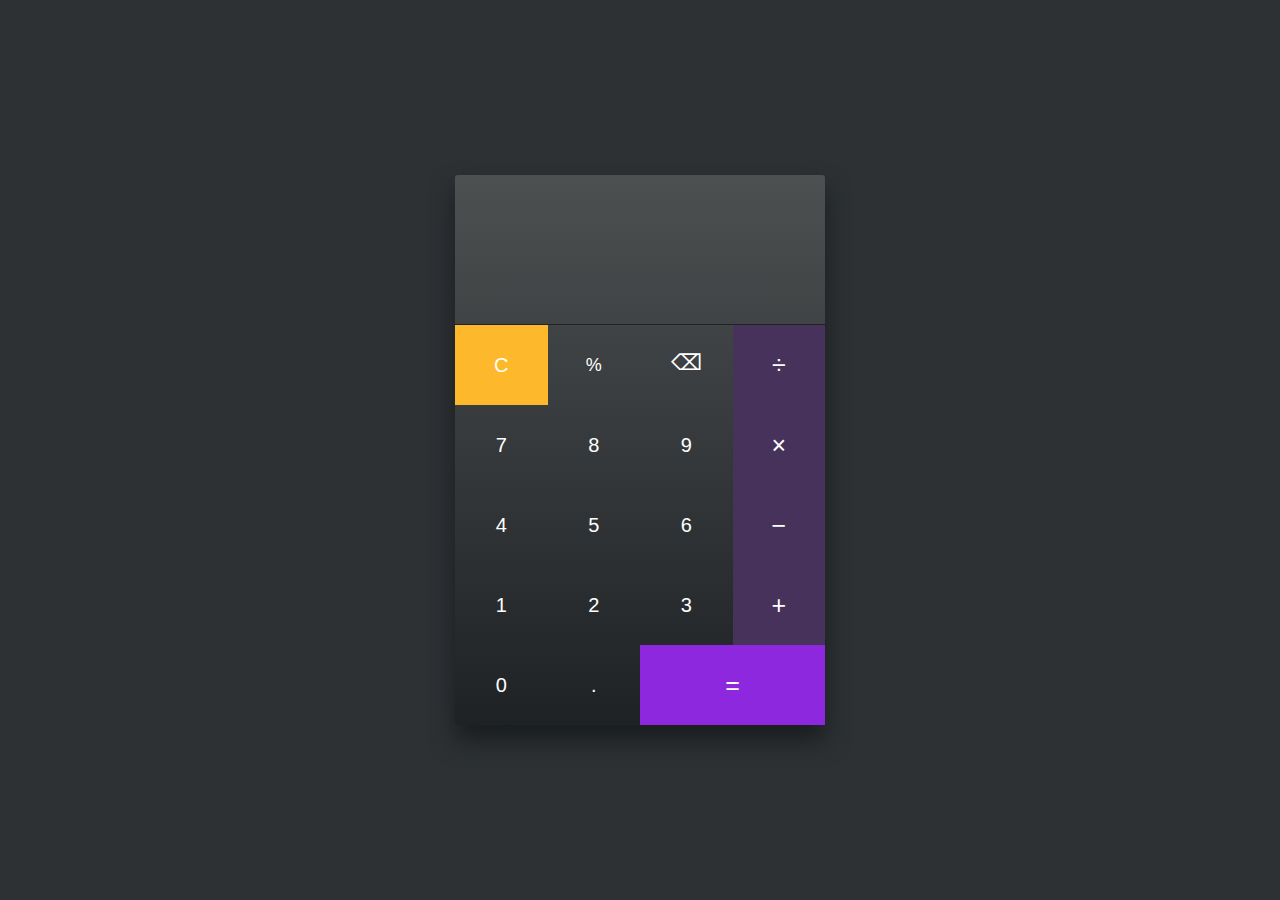
==== calculator/index.html @ 0265d595 "Calculator UI done" ====
<!DOCTYPE html>
<html lang="en">
<head>
  <meta charset="UTF-8">
  <meta name="viewport" content="width=device-width, initial-scale=1.0">
  <title>Calculator</title>
  <link rel="stylesheet" href="/global-styles.css">
  <link rel="stylesheet" href="styles.css">
</head>
<body>
  <div class="calculator">
    <input type="number">  

    <div class="calculator-buttons">
      <button class="calc-button c">C</button>
      <button class="calc-button percent">%</button>
      <button class="calc-button backspace">⌫</button>
      <button class="calc-button operator">÷</button>

      <button class="calc-button">7</button>
      <button class="calc-button">8</button>
      <button class="calc-button">9</button>
      <button class="calc-button operator">×</button>

      <button class="calc-button">4</button>
      <button class="calc-button">5</button>
      <button class="calc-button">6</button>
      <button class="calc-button operator">−</button>

      <button class="calc-button">1</button>
      <button class="calc-button">2</button>
      <button class="calc-button">3</button>
      <button class="calc-button operator">&plus;</button>

      <button class="calc-button">0</button>
      <button class="calc-button">.</button>
      <button class="calc-button equal">&equals;</button>
    </div>
  </div>
</body>
</html>
---- global-styles.css ----
:root {
    /* base colors */
    --color-green-light: #CCFE57;
    --color-yellow-light: #FFEC58;
    --color-orange-light: #FFC66D;
    --color-orange-dark: #F5A623;
    --color-blue-dark: #262A3F;
    --color-blue-gray: #ABA5C0;
    /* neutral colors */
    --color-gray-light: #F6F7F9;
    --color-gray-dark: #555;
    --color-white: #fff;
    --color-black: #000;
    --color-text: #2C2C2E;
    --color-text-dark: #333;
    /* fonts */
    --main-font-stack: -apple-system, BlinkMacSystemFont, 'Segoe UI', Roboto, Oxygen, Ubuntu, Cantarell, 'Open Sans', 'Helvetica Neue', sans-serif; 
}

* {
    margin: 0;
    padding: 0;
    box-sizing: border-box;
}

html {
    font-size: 62.5%;
}

body {
    min-height: 100vh;
    font-family: var(--main-font-stack);
    display: flex;
    justify-content: center;
    align-items: center;
    padding: 2rem;
    line-height: 1.5;
}

.ta-center {
    text-align: center;
}

.container-lg {
    position: relative;
    width: 120rem;
    height: 70rem;
    border-radius: 7px;
}

.container-md-h {
    position: relative;
    width: 100rem;
    height: 50rem;
    border-radius: 5px;
}

.container-md {
    position: relative;
    width: 90rem;
    min-height: 60rem;
    border-radius: 5px;
}

.container-sm {
    max-width: 500px;
    min-height: 400px;
    padding: 4rem 3rem;
    border-radius: 3px;
}

.title {
    font-size: 4.5rem;
    color: #111;
}

.btn {
    padding: 1.4rem 2.5rem;
    border: 0;
    outline: 0;
    cursor: pointer;
    font-size: 1.5rem;
    margin: 1rem;
}

/* Font sizes */
.fSsm {font-size: 1.2rem;}
.fSxm {font-size: 1.6rem;}
.fSmd {font-size: 1.7rem;}
.fSm2 {font-size: 2rem;}
.fSbg {font-size: 2.3rem;}
.fSlg {font-size: 3.6rem;}
.fSxg {font-size: 5.6rem;}
.fShg {font-size: 16rem;}

/* line heights */


/* Margins */
/* v-h */
.m1 {margin: 1rem;}
.m2 {margin: 2rem;}
.m2-5 {margin: 2.5rem;}
.m3 {margin: 3rem;}
.m4 {margin: 4rem;}
.m5 {margin: 5rem;}
/* v */
.mv1 {margin: 1rem 0;}
.mv2 {margin: 2rem 0;}
.mv3 {margin: 3rem 0;}
.mv4 {margin: 4rem 0;}
/* h */
.mh1 {margin: 0 1rem;}
.mh2 {margin: 0 2rem;}
.mh3 {margin: 0 3rem;}
.mh4 {margin: 0 4rem;}
/* margin top */
.mt05 {margin-top: 5px;}
.mt1 {margin-top: 1rem;}

/* Paddings */
.p1 {padding: 1rem;}
.p2 {padding: 2rem;}
.p3 {padding: 3rem;}
.p4 {padding: 4rem;}
.p5 {padding: 5rem;}
/* h */
.ph3 {padding: 0 3rem;}
.ph5 {padding: 0 5rem;}
.ph6 {padding: 0 6rem;}

.row {padding: 1.5rem;}


/* Font weights */
.fW300 {font-weight: 300;}
.fW400 {font-weight: 400;}
.fW500 {font-weight: 500;}
.fW600 {font-weight: 600;}
.fW700 {font-weight: 700;}
.fW800 {font-weight: 800;}

/* Colors */
.c-white {color: white;}
.c-dark {color: black;}
.c-text {color: var(--color-text)}
.c-green-light {color: var(--color-green-light);}
.c-orange-light {color: var(--color-orange-light);}
.c-blue-dark {color: var(--color-blue-dark);}
.c-blue-gray {color: var(--color-blue-gray);}
.c-orange-dark {color: var(--color-orange-dark);}

/* Borders */
.bd-1 {border: 1px solid #010101;}
/* radius */
.bR5 {border-radius: 5px;}
.bR50 {border-radius: 50px;}

/* Box shadows */
.box-shadow {box-shadow: 0px 7px 30px #dadada;}
.box-shadow-blue {box-shadow: 0 10px 50px #F2F1F6;}

/* Components */
/* Slider */
.slider-btn {
    width: 5rem;
    height: 5rem;
    position: absolute;
    font-size: 3.2rem;
    border-radius: 50px;
    top: 46.5%;
    outline: 0;
    border: 0;
    cursor: pointer;
    background-color: rgb(242, 242, 248);
}
.previous {left: -2.5%;}
.next {right: -2.5%;}

/* avatar image*/
.persona-picture {
    width: 75px;
    height: 75px;
    object-fit: cover;
    object-position: center;
    border-radius: 50px;
}


@media only screen and (max-width: 600px) {
    .title {
        font-size: 3rem;
        line-height: 1.1;
        margin-bottom: 1rem;
    }
}
---- calculator/styles.css ----
:root {
    --color-primary: #FDB82C;
    --color-primary-dark: #494338;
    --color-secondary: #8D28DF;
    --color-secondary-dark: #47325B;
    --color-dark-1: #414345;
    --color-dark-2: #4C453B;
    --color-dark-3: #A9B2B3;
}

body {
    background: linear-gradient(#2D3134, #2D3134);
}

.calculator {
    width: 37rem;
    border-radius: 3px;
    background: linear-gradient(#4C5051, #1E2225);
    box-shadow: 0px 15px 25px #191D1E;
}

input {
    width: 100%;
    padding: 1rem 2rem;
    height: 15rem;
    border: 0;
    outline: 0;
    background-color: transparent;
    border-bottom: 1px solid rgb(32, 35, 37);
    color: var(--color-dark-3);
    font-size: 6.7rem;
    font-weight: 600;
    text-align: right;
}

input[type=number]::-webkit-inner-spin-button, 
input[type=number]::-webkit-outer-spin-button { 
  -webkit-appearance: none; 
  margin: 0; 
}

.calculator-buttons {
    display: grid;
    grid-template-columns: repeat(4, 1fr);
}

.calc-button {
    padding: 1rem;
    height: 8rem;
    font-size: 2rem;
    color: white;
    border: 0;
    outline: 0;
    background-color: transparent;
    cursor: pointer; 
    transition: all .1s;
}

.calc-button:active {
    transform: scale(0.98);
}

.c {
    background-color: var(--color-primary);
}

.equal {
    grid-column: 3 / 5;
    background-color: var(--color-secondary);
    font-size: 2.5rem;
}

.operator {
    background-color: var(--color-secondary-dark);
    font-size: 2.5rem;
}

.percent {
    font-size: 1.8rem;
}

.backspace {
    font-size: 2.2rem;
    padding-bottom: 1.5rem;
}
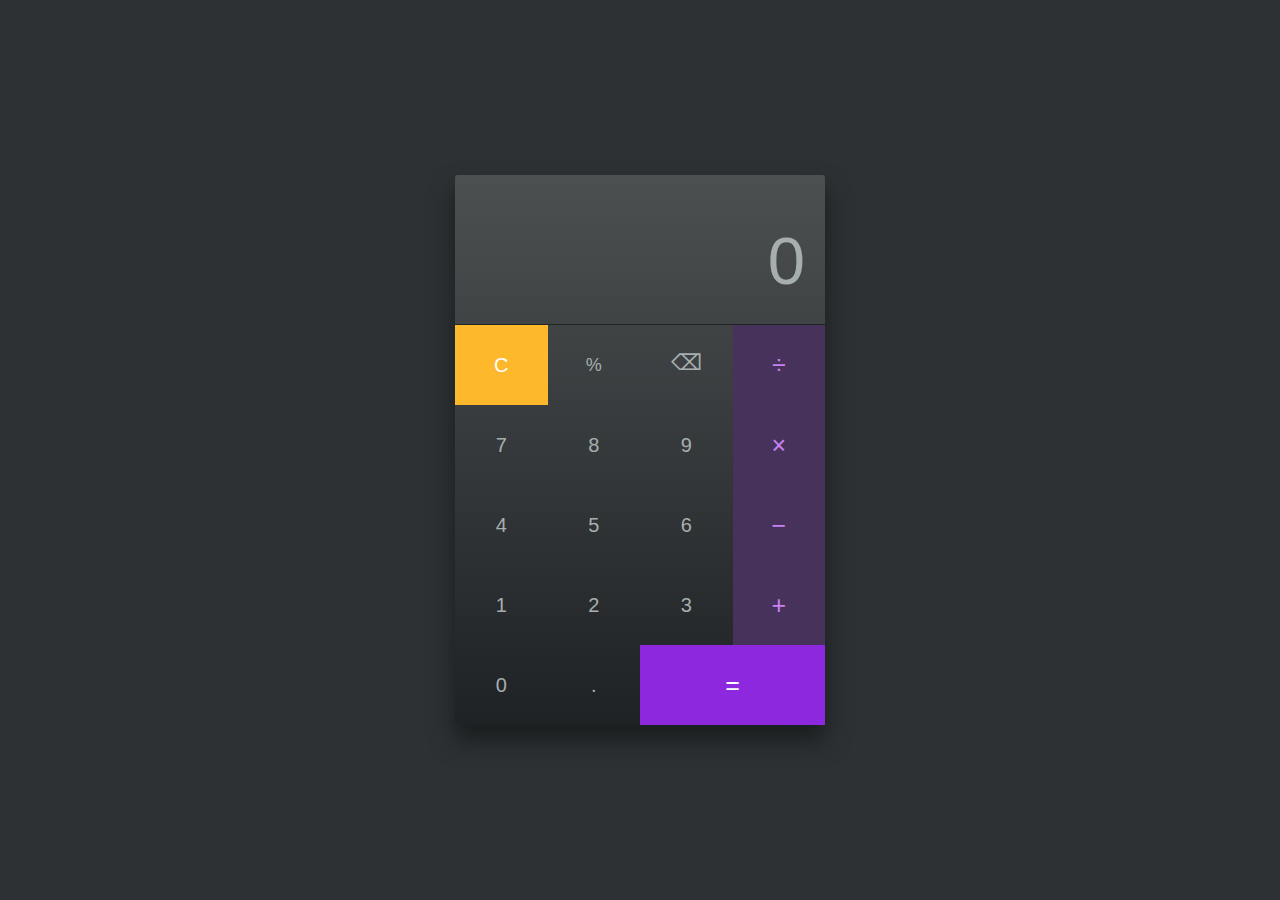
==== commit 5055fe2f: "project done" ====
--- a/calculator/index.html
+++ b/calculator/index.html
@@ -9,33 +9,37 @@
 </head>
 <body>
   <div class="calculator">
-    <input type="number">  
+    <div class="output">
+      <input type="text" class="input entry" disabled>
+      <input type="number" class="input result" disabled>  
+    </div>
 
     <div class="calculator-buttons">
-      <button class="calc-button c">C</button>
-      <button class="calc-button percent">%</button>
-      <button class="calc-button backspace">⌫</button>
-      <button class="calc-button operator">÷</button>
+      <button class="calc-button c" value="c">C</button>
+      <button class="calc-button percent" value="%">%</button>
+      <button class="calc-button backspace" value="backspace">⌫</button>
+      <button class="calc-button operator" value="/">÷</button>
 
-      <button class="calc-button">7</button>
-      <button class="calc-button">8</button>
-      <button class="calc-button">9</button>
-      <button class="calc-button operator">×</button>
+      <button class="calc-button number" value="7">7</button>
+      <button class="calc-button number" value="8">8</button>
+      <button class="calc-button number" value="9">9</button>
+      <button class="calc-button operator" value="*">×</button>
 
-      <button class="calc-button">4</button>
-      <button class="calc-button">5</button>
-      <button class="calc-button">6</button>
-      <button class="calc-button operator">−</button>
+      <button class="calc-button number" value="4">4</button>
+      <button class="calc-button number" value="5">5</button>
+      <button class="calc-button number" value="6">6</button>
+      <button class="calc-button operator" value="-">−</button>
 
-      <button class="calc-button">1</button>
-      <button class="calc-button">2</button>
-      <button class="calc-button">3</button>
-      <button class="calc-button operator">&plus;</button>
+      <button class="calc-button number" value="1">1</button>
+      <button class="calc-button number" value="2">2</button>
+      <button class="calc-button number" value="3">3</button>
+      <button class="calc-button operator" value="+">&plus;</button>
 
-      <button class="calc-button">0</button>
-      <button class="calc-button">.</button>
-      <button class="calc-button equal">&equals;</button>
+      <button class="calc-button number" value="0">0</button>
+      <button class="calc-button dot" value=".">.</button>
+      <button class="calc-button equal" value="equal">&equals;</button>
     </div>
   </div>
+  <script src="app.js"></script>
 </body>
 </html>--- a/calculator/styles.css
+++ b/calculator/styles.css
@@ -5,7 +5,7 @@
     --color-secondary-dark: #47325B;
     --color-dark-1: #414345;
     --color-dark-2: #4C453B;
-    --color-dark-3: #A9B2B3;
+    --color-dark-3: #A6AFAE;
 }
 
 body {
@@ -19,8 +19,10 @@
     box-shadow: 0px 15px 25px #191D1E;
 }
 
-input {
-    width: 100%;
+.output {
+    display: flex;
+    justify-content: center;
+    flex-direction: column;
     padding: 1rem 2rem;
     height: 15rem;
     border: 0;
@@ -28,9 +30,25 @@
     background-color: transparent;
     border-bottom: 1px solid rgb(32, 35, 37);
     color: var(--color-dark-3);
+}
+
+input {
+    width: 100%;
+    display: block;
+    background-color: transparent;
+    text-align: right;
+    outline: 0;
+    border: 0;
+}
+
+.input.entry {
+    font-size: 1.9rem;
+    color: #7a8185;
+}
+
+.input.result {
     font-size: 6.7rem;
-    font-weight: 600;
-    text-align: right;
+    color: var(--color-dark-3);
 }
 
 input[type=number]::-webkit-inner-spin-button, 
@@ -48,16 +66,15 @@
     padding: 1rem;
     height: 8rem;
     font-size: 2rem;
-    color: white;
+    color: var(--color-dark-3);
     border: 0;
     outline: 0;
     background-color: transparent;
-    cursor: pointer; 
     transition: all .1s;
 }
 
 .calc-button:active {
-    transform: scale(0.98);
+    transform: scale(0.9);
 }
 
 .c {
@@ -70,9 +87,15 @@
     font-size: 2.5rem;
 }
 
+.c,
+.equal {
+    color: white;
+}
+
 .operator {
     background-color: var(--color-secondary-dark);
     font-size: 2.5rem;
+    color:#CA81F4;
 }
 
 .percent {
